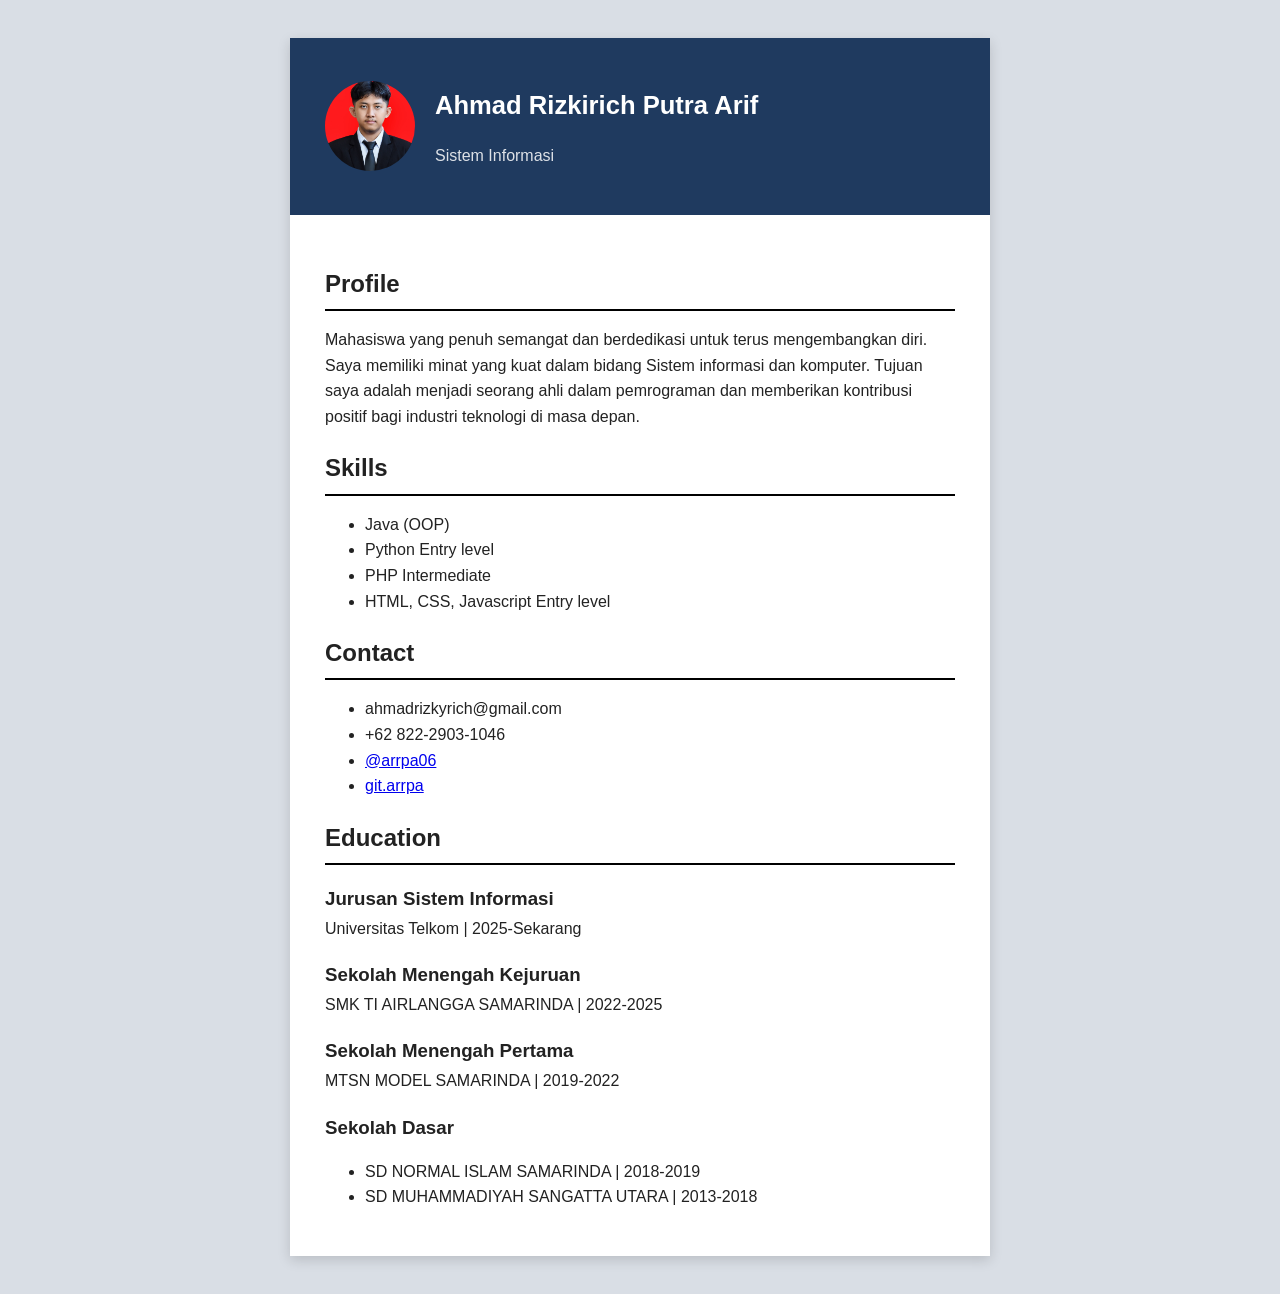
==== index.html @ f42da504 "last kayaknya" ====
<!DOCTYPE html>
<html lang="en">
<head>
    <meta charset="UTF-8">
    <meta name="viewport" content="width=device-width, initial-scale=1.0">
    <title>CV</title>
    <link rel="stylesheet" href="cv.css">
</head>
<body>

    <div class="Main">
        <header class="header">
            <img src="PAS_FOTO.jpg" alt="">
            <div class="header-text">
                <h1>Ahmad Rizkirich Putra Arif</h1>
                <p class="jurusan">Sistem Informasi</p>
            </div>
        </header>

        <div class="body">
            <section>
                <h2>Profile</h2>
                <p>
                    Mahasiswa yang penuh semangat dan berdedikasi untuk terus mengembangkan diri. Saya memiliki minat yang kuat dalam bidang Sistem informasi dan komputer. Tujuan saya adalah menjadi seorang ahli dalam pemrograman dan memberikan kontribusi positif bagi industri teknologi di masa depan.
                </p>
            </section>

            <section>
                <h2>Skills</h2>
                <ul>
                    <li>Java (OOP)</li>
                    <li>Python Entry level</li>
                    <li>PHP Intermediate</li>
                    <li>HTML, CSS, Javascript Entry level</li>
                </ul>
            </section>

            <section>
                <h2>Contact</h2>
                <ul>
                    <li>ahmadrizkyrich@gmail.com</li>
                    <li>+62 822-2903-1046</li>
                    <li><a href="https://www.instagram.com/arrpa06/">@arrpa06</a></li>
                    <li><a href="https://github.com/arrpa">git.arrpa</a></li>
                </ul>
            </section>

            <section>
                <h2>Education</h2>
                <article class="entry">
                    <h3>Jurusan Sistem Informasi</h3>
                    <p>Universitas Telkom | 2025-Sekarang</p>
                </article>
                <article class="entry">
                    <h3>Sekolah Menengah Kejuruan</h3>
                    <p>SMK TI AIRLANGGA SAMARINDA | 2022-2025</p>
                </article>
                <article class="entry">
                    <h3>Sekolah Menengah Pertama</h3>
                    <p>MTSN MODEL SAMARINDA | 2019-2022</p>
                </article>
                <article class="entry">
                    <h3>Sekolah Dasar</h3>
                    <ul>
                        <li>SD NORMAL ISLAM SAMARINDA | 2018-2019</li>
                        <li>SD MUHAMMADIYAH SANGATTA UTARA | 2013-2018</li>
                    </ul>
                </article>
            </section>
        </div>
    </div>
    
</body>
</html>
---- cv.css ----
:root {
    --main-color: #1f3a5f;
    --text-color: #222222;
    --page-bg: #d9dee5
}

body {
    font-family: Arial, Helvetica, sans-serif;
    color: var(--text-color);
    background-color: var(--page-bg);
    line-height: 1.6;
    padding: 30px 15px;

}

.Main {
    max-width: 700px;
    margin: 0 auto;
    background-color: white;
    box-shadow: 0 4px 12px rgba(0, 0, 0, 0.15);
}

.header {
    display: flex;
    align-items: center;
    gap: 20px;
    background-color: var(--main-color);
    color: white;
    padding: 30px 35px;
}

.header img {
    width: 90px;
    height: 90px;
    border-radius: 50%;
    object-fit: cover;
    flex-shrink: 0;
}

.header-text h1 {
    font-size: 1.6rem;
}

.header-text .jurusan {
    opacity: 0.85;
}

h2 {
    border-bottom: 2px solid black;
    padding-bottom: 6px;
    margin-bottom: 12px;
}

.entry h3 {
    margin-bottom: 2px;
}

.entry p {
    margin-top: 0;
}

.body {
    padding: 30px 35px;
}
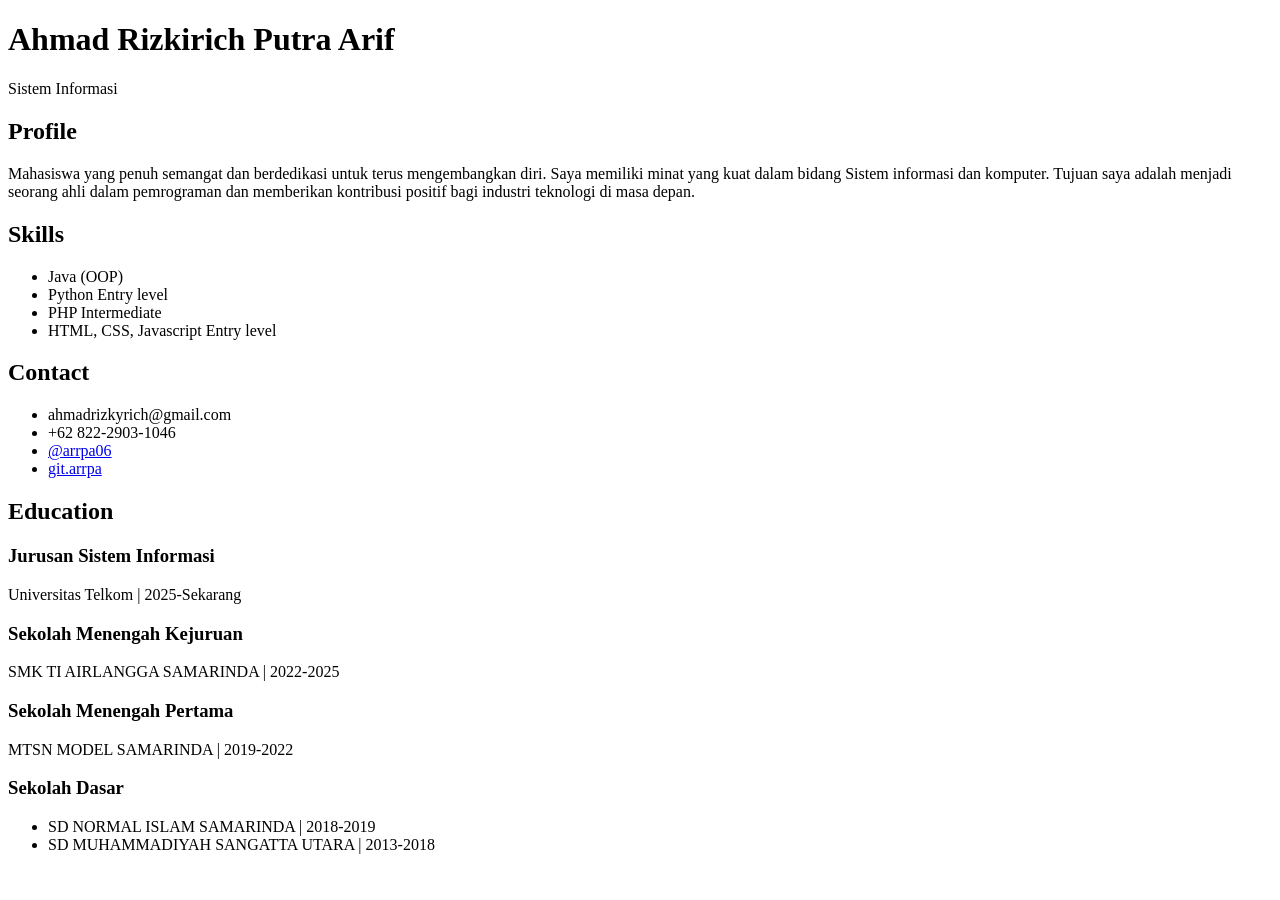
==== commit 2d3aebed: "last kayaknya" ====
--- a/index.html
+++ b/index.html
@@ -4,13 +4,13 @@
     <meta charset="UTF-8">
     <meta name="viewport" content="width=device-width, initial-scale=1.0">
     <title>CV</title>
-    <link rel="stylesheet" href="cv.css">
+    <!-- <link rel="stylesheet" href="cv.css"> -->
 </head>
 <body>
 
     <div class="Main">
         <header class="header">
-            <img src="PAS_FOTO.jpg" alt="">
+            <!-- <img src="PAS_FOTO.jpg" alt=""> -->
             <div class="header-text">
                 <h1>Ahmad Rizkirich Putra Arif</h1>
                 <p class="jurusan">Sistem Informasi</p>
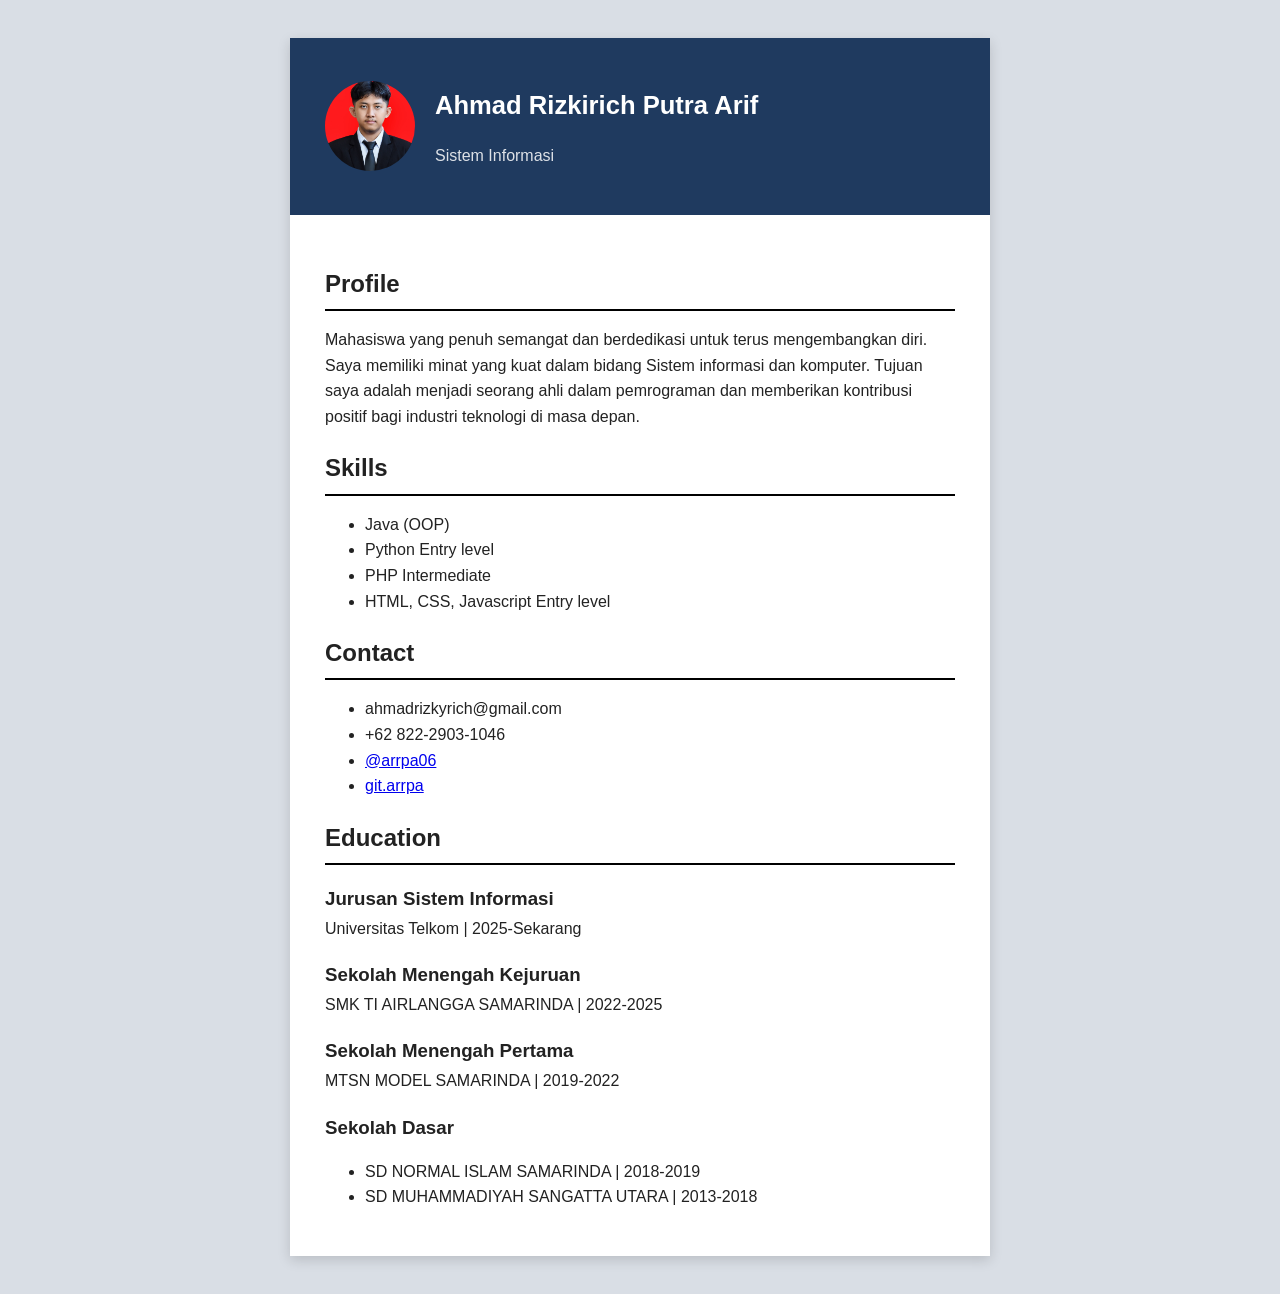
==== commit 4ba2be7c: "insyaallah last" ====
--- a/index.html
+++ b/index.html
@@ -4,13 +4,13 @@
     <meta charset="UTF-8">
     <meta name="viewport" content="width=device-width, initial-scale=1.0">
     <title>CV</title>
-    <!-- <link rel="stylesheet" href="cv.css"> -->
+    <link rel="stylesheet" href="cv.css">
 </head>
 <body>
 
     <div class="Main">
         <header class="header">
-            <!-- <img src="PAS_FOTO.jpg" alt=""> -->
+            <img src="PAS_FOTO.jpg" alt="">
             <div class="header-text">
                 <h1>Ahmad Rizkirich Putra Arif</h1>
                 <p class="jurusan">Sistem Informasi</p>
